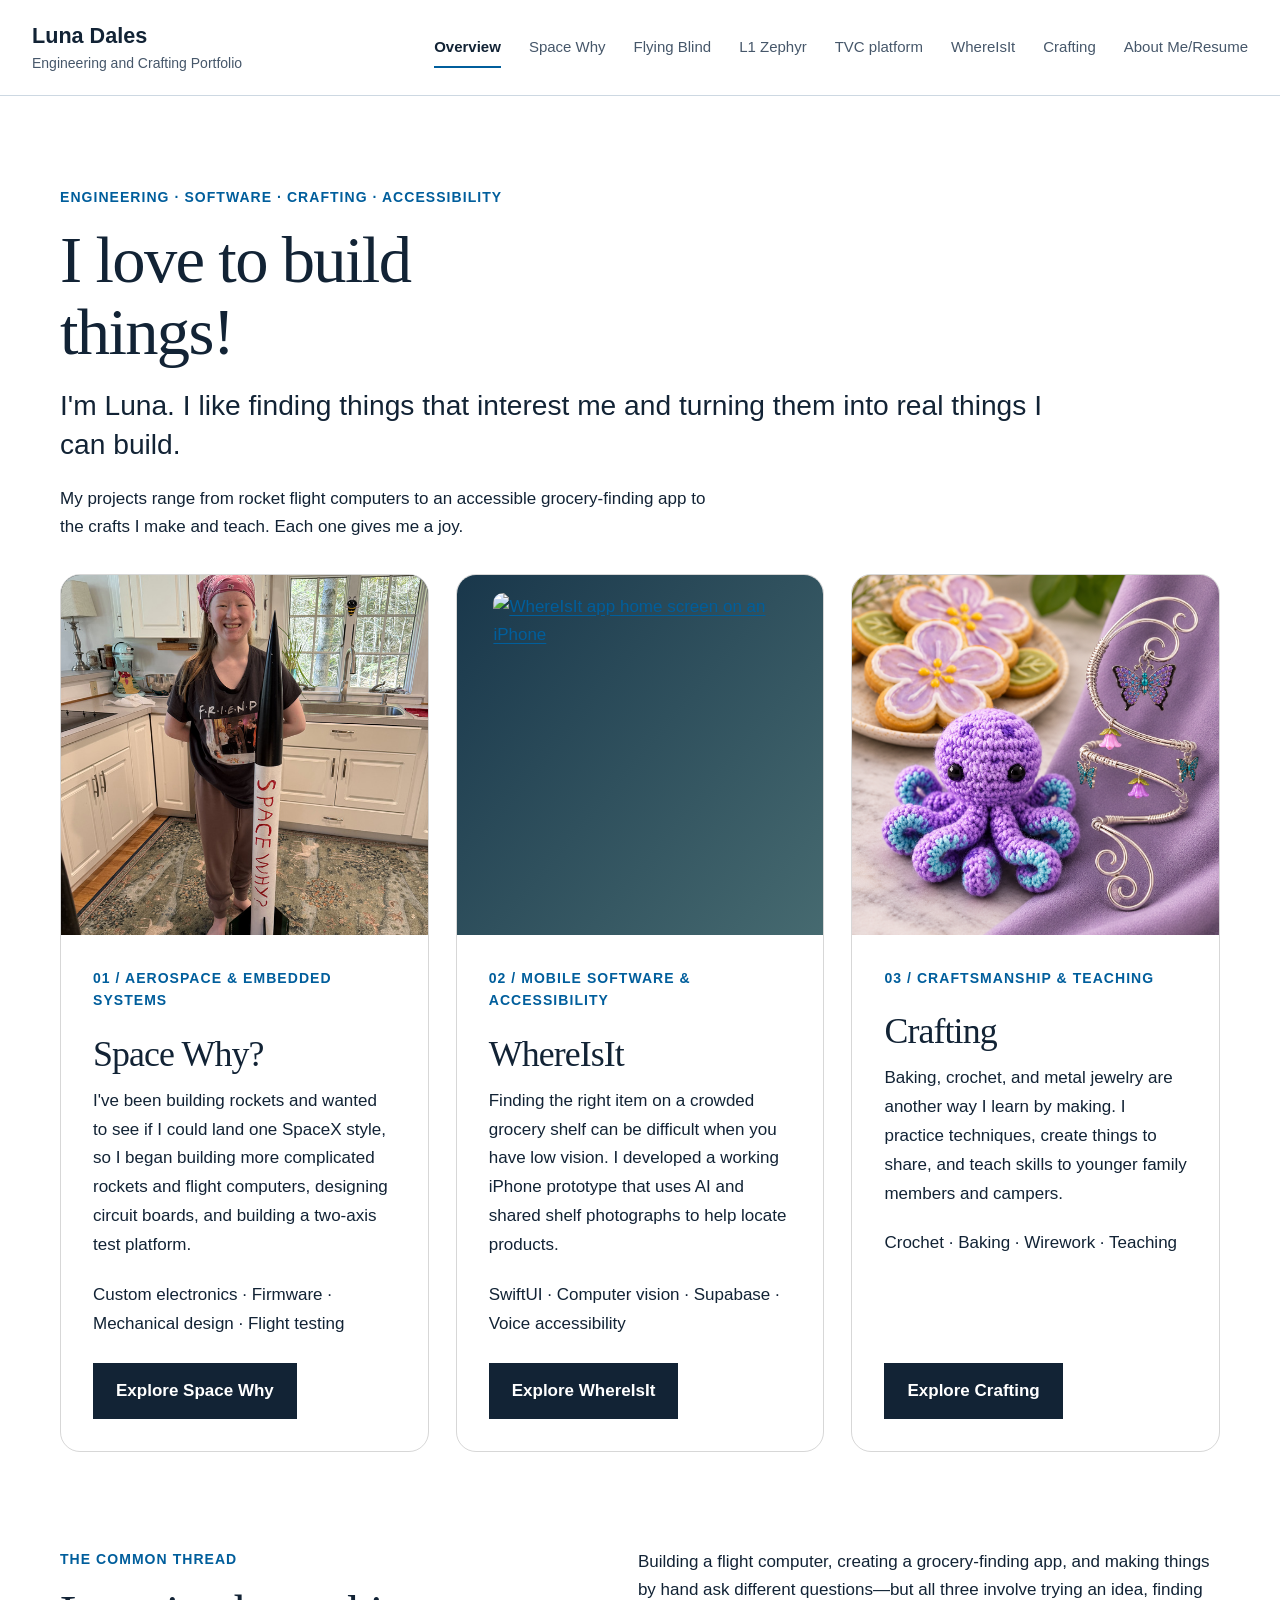
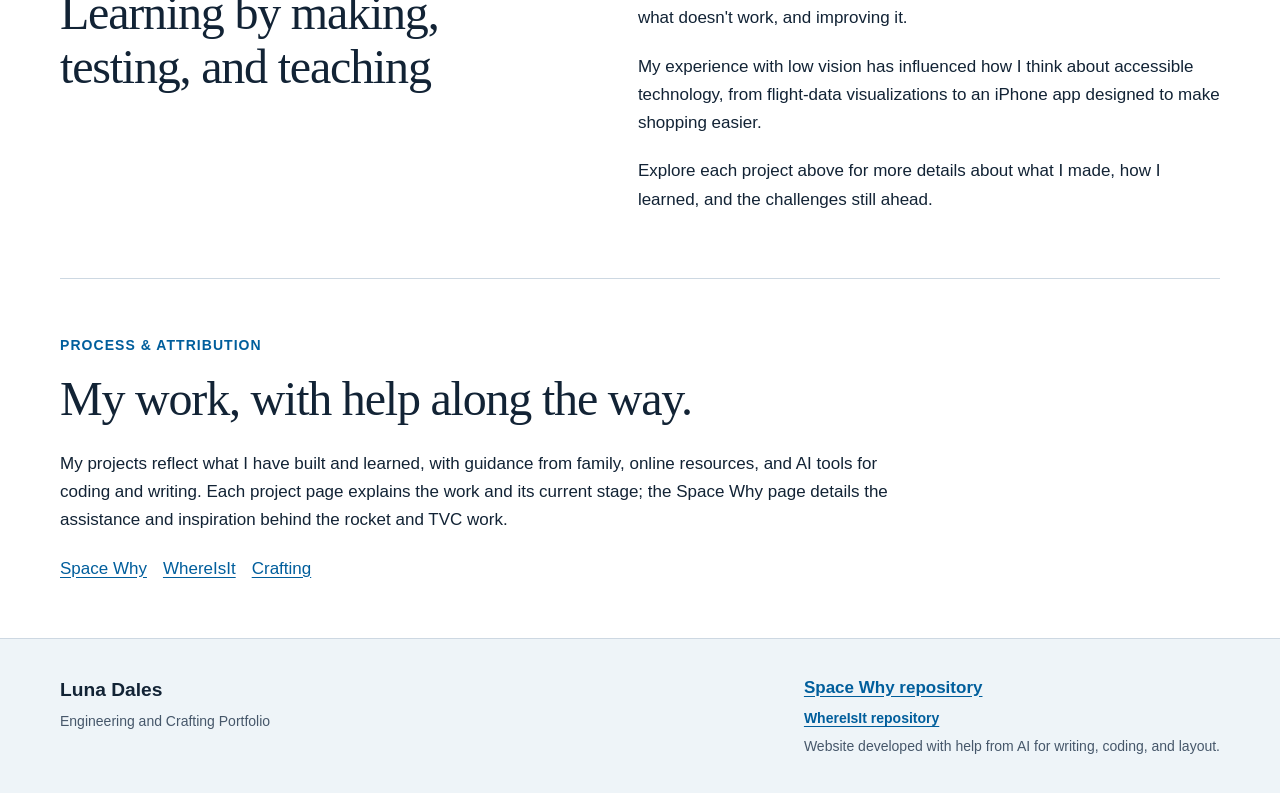
==== docs/index.html @ 3fa82531 "Revise portfolio title and project details Updated portfolio introduction and project descriptions." ====
<!doctype html>
<html lang="en">
<head>
<!-- Google Analytics -->
<script async="" src="https://www.googletagmanager.com/gtag/js?id=G-DYVTEDY464"></script>
<script>
    window.dataLayer = window.dataLayer || [];
    function gtag(){dataLayer.push(arguments);}
    gtag('js', new Date());
    gtag('config', 'G-DYVTEDY464');
  </script>
<meta charset="utf-8"/>
<meta content="width=device-width,initial-scale=1" name="viewport"/>
<title>Luna Dales | Engineering &amp; Crafting Portfolio</title>
<meta content="Luna Dales' engineering portfolio: Space Why rocketry and custom flight computers, WhereIsIt accessible iPhone app, and hands-on crafting projects." name="description"/>
<link href="style.css" rel="stylesheet"/>
<link href="favicon.svg" rel="icon" type="image/svg+xml"/>
<style>
    /* Homepage-specific layout; shared site typography and navigation come from style.css. */
    .portfolio-intro { padding-block: clamp(3rem, 7vw, 6rem) 2rem; }
    .portfolio-intro .eyebrow { margin-bottom: 1rem; }
    .portfolio-intro h1 { max-width: 16ch; font-size: clamp(2.4rem, 5.2vw, 5rem); line-height: 1.08; margin: 0 0 1.1rem; }
    .portfolio-intro .intro { max-width: 66ch; }
    .featured-projects { display: grid; grid-template-columns: repeat(3,minmax(0,1fr)); gap: clamp(1rem,2.2vw,1.7rem); margin-top: 2rem; }
    .feature-card { border: 1px solid #8885; border-radius: 20px; overflow: hidden; display: flex; flex-direction: column; min-width: 0; background: var(--surface, transparent); }
    .feature-media { display: block; position: relative; background: #20272a; height: clamp(230px,30vw,360px); overflow: hidden; }
    .feature-media > img { display: block; width: 100%; height: 100%; object-fit: cover; }
    .feature-media.rocket > img { object-position: center 32%; }
    .feature-media.craft > img { object-position: center center; }
    .feature-media.app { display: flex; justify-content: center; align-items: center; background: linear-gradient(130deg,#19374b,#466a70); }
    .feature-media.app img { width: auto; max-width: 80%; height: 90%; object-fit: contain; border-radius: 10px; }
    .feature-copy { padding: clamp(1.25rem,3vw,2rem); flex: 1; display: flex; flex-direction: column; align-items: start; }
    .feature-copy h2 { margin: .4rem 0 .8rem; font-size: clamp(1.6rem,2.8vw,2.3rem); }
    .feature-copy p { line-height: 1.7; }
    .feature-copy .button { margin-top: auto; }
    .feature-copy .feature-details { margin: 0 0 1.5rem; }
    .portfolio-subheading { margin: 0; }
    .portfolio-project-note { max-width: 70ch; }
    .portfolio-link-row { display: flex; gap: 1rem; flex-wrap: wrap; margin-top: 1rem; }
    .portfolio-link-row a { text-underline-offset: .2em; }
    @media (max-width: 780px) {
      .featured-projects { grid-template-columns: 1fr; }
      .feature-media { height: 300px; }
      .portfolio-intro { padding-top: 2.5rem; }
    }
    @media (min-width: 781px) and (max-width: 1100px) { .featured-projects { grid-template-columns: repeat(2,minmax(0,1fr)); } .featured-projects .feature-card:last-child { grid-column: 1 / -1; } }
    @media (prefers-reduced-motion: no-preference) {
      .feature-card { transition: transform .16s ease, box-shadow .16s ease; }
      .feature-card:hover { transform: translateY(-3px); box-shadow: 0 8px 25px #0002; }
    }
  </style>
</head>
<body>
<a class="skip" href="#main">Skip to content</a>
<header class="site-header"><div class="header-inner">
<a class="brand" href="index.html">Luna Dales<span>Engineering and Crafting Portfolio</span></a>
<nav aria-label="Main navigation">
<a aria-current="page" href="index.html">Overview</a><a href="space-why.html">Space Why</a>
<a href="flying-blind.html">Flying Blind</a>
<a href="zephyr.html">L1 Zephyr</a>
<a href="tvc.html">TVC platform</a>
<a href="whereisit.html">WhereIsIt</a>
<a href="crafting.html">Crafting</a>
<a href="about.html">About Me/Resume</a>
</nav>
</div></header>
<main id="main">
<section aria-labelledby="portfolio-title" class="wrap portfolio-intro">
<p class="eyebrow">Engineering · Software · Crafting · Accessibility</p>
<h1 id="portfolio-title">I love to build things!</h1>
<p class="intro">I'm Luna. I like finding things that interest me and turning them into real things I can build.</p>
<p class="portfolio-project-note">My projects range from rocket flight computers to an accessible grocery-finding app to the crafts I make and teach. Each one gives me a joy.</p>
<div aria-label="Featured projects" class="featured-projects">
<article class="feature-card">
<a aria-label="Explore Space Why" class="feature-media rocket" href="space-why.html">
<img alt="Luna beside her assembled Zephyr rocket" height="1200" src="assets/zephyr-finished.jpg" width="900"/>
</a>
<div class="feature-copy">
<span class="eyebrow">01 / Aerospace &amp; embedded systems</span>
<h2>Space Why?</h2>
<p>I've been building rockets and wanted to see if I could land one SpaceX style, so I began building more complicated rockets and flight computers, designing circuit boards, and building a two-axis test platform.</p>
<p class="feature-details">Custom electronics · Firmware · Mechanical design · Flight testing</p>
<a class="button" href="space-why.html">Explore Space Why</a>
</div>
</article>
<article class="feature-card">
<a aria-label="Explore WhereIsIt" class="feature-media app" href="whereisit.html">
<img alt="WhereIsIt app home screen on an iPhone" loading="lazy" src="https://raw.githubusercontent.com/luna-dales/where-is-it/main/docs/screenshots/app-home.png"/>
</a>
<div class="feature-copy">
<span class="eyebrow">02 / Mobile software &amp; accessibility</span>
<h2>WhereIsIt</h2>
<p>Finding the right item on a crowded grocery shelf can be difficult when you have low vision. I developed a working iPhone prototype that uses AI and shared shelf photographs to help locate products.</p>
<p class="feature-details">SwiftUI · Computer vision · Supabase · Voice accessibility</p>
<a class="button" href="whereisit.html">Explore WhereIsIt</a>
</div>
</article>
<article class="feature-card">
<a aria-label="Explore Luna's crafting work" class="feature-media craft" href="crafting.html">
<img alt="Illustrative arrangement of glazed flower cookies, a purple crocheted octopus, and silver butterfly wire jewelry inspired by Luna’s projects" height="1536" loading="lazy" src="assets/crafting-feature.png" width="1147"/>
</a>
<div class="feature-copy">
<span class="eyebrow">03 / Craftsmanship &amp; teaching</span>
<h2>Crafting</h2>
<p>Baking, crochet, and metal jewelry are another way I learn by making. I practice techniques, create things to share, and teach skills to younger family members and campers.</p>
<p class="feature-details">Crochet · Baking · Wirework · Teaching</p>
<a class="button" href="crafting.html">Explore Crafting</a>
</div>
</article>
</div>
</section>






<section class="wrap section split"><div><p class="eyebrow">The common thread</p><h2>Learning by making, testing, and teaching</h2></div>
<div class="prose"><p>Building a flight computer, creating a grocery-finding app, and making things by hand ask different questions—but all three involve trying an idea, finding what doesn't work, and improving it.</p>
<p>My experience with low vision has influenced how I think about accessible technology, from flight-data visualizations to an iPhone app designed to make shopping easier.</p>
<p>Explore each project above for more details about what I made, how I learned, and the challenges still ahead.</p></div></section><section class="wrap next"><p class="eyebrow">Process &amp; attribution</p><h2>My work, with help along the way.</h2>
<p>My projects reflect what I have built and learned, with guidance from family, online resources, and AI tools for coding and writing. Each project page explains the work and its current stage; the Space Why page details the assistance and inspiration behind the rocket and TVC work.</p>
<div class="portfolio-link-row"><a href="space-why.html">Space Why</a><a href="whereisit.html">WhereIsIt</a><a href="crafting.html">Crafting</a></div></section></main>
<footer><div><strong>Luna Dales</strong><p>Engineering and Crafting Portfolio</p></div><div><a href="https://github.com/luna-dales/space-why">Space Why repository</a><p><a href="https://github.com/luna-dales/where-is-it">WhereIsIt repository</a></p><p>Website developed with help from AI for writing, coding, and layout.</p></div></footer>
</body>
</html>
---- docs/style.css ----
:root{--ink:#122335;--muted:#46576a;--blue:#005e9c;--line:#cdd8e2;--paper:#fff;--pale:#eef4f8;--dark:#122335;color-scheme:light}*{box-sizing:border-box}html{scroll-behavior:smooth;scroll-padding-top:1rem}body{margin:0;background:var(--paper);color:var(--ink);font-family:-apple-system,BlinkMacSystemFont,"Segoe UI",sans-serif;font-size:1.0625rem;line-height:1.65}a{color:var(--blue);text-underline-offset:.2em}a:hover{text-decoration-thickness:2px}a:focus-visible,button:focus-visible{outline:3px solid #df7900;outline-offset:5px}img{display:block;max-width:100%;height:auto}h1,h2,h3,p{margin-top:0}h1,h2,h3{line-height:1.12;letter-spacing:-.025em}h1,h2{font-family:Georgia,"Times New Roman",serif;font-weight:400}h1{font-size:clamp(3rem,7vw,6.3rem);margin-bottom:1.3rem}h2{font-size:clamp(2rem,3.8vw,3rem);margin-bottom:1.5rem}h3{font-size:1.45rem;margin-bottom:1rem}p{margin-bottom:1.3rem}.wrap{width:min(1160px,calc(100% - 64px));margin-inline:auto}.skip{position:absolute;top:-80px;left:16px;padding:12px;background:#fff;z-index:100}.skip:focus{top:12px}.site-header{border-bottom:1px solid var(--line)}.header-inner{width:min(1280px,calc(100% - 64px));margin:auto;display:flex;align-items:center;justify-content:space-between;gap:2rem;padding:23px 0}.brand{font-size:1.35rem;font-weight:750;text-decoration:none;color:var(--ink);line-height:1.25}.brand span{display:block;font-size:.875rem;font-weight:400;color:var(--muted);margin-top:5px}nav{display:flex;gap:1.75rem;align-items:center;flex-wrap:wrap}nav a{font-size:.9375rem;color:var(--muted);text-decoration:none;padding:6px 0}nav a[aria-current]{color:var(--ink);box-shadow:0 2px 0 var(--blue);font-weight:650}.eyebrow{display:block;font-size:.875rem;line-height:1.6;font-weight:650;letter-spacing:.075em;text-transform:uppercase;color:var(--blue);margin-bottom:1rem}.hero{display:grid;grid-template-columns:1.1fr .9fr;gap:6%;align-items:center;padding-block:55px}.hero-copy{padding-block:1rem}.intro{font-size:clamp(1.3rem,2.2vw,1.8rem);line-height:1.4;max-width:760px}.hero-copy>p:not(.eyebrow){max-width:590px}.button{display:inline-block;padding:13px 22px;background:var(--ink);color:#fff;text-decoration:none;border:1px solid var(--ink);font-weight:650;margin-top:9px}.button:hover{background:var(--blue)}figure{margin:0}figure img{width:100%;height:500px;object-fit:cover;background:var(--pale)}figcaption{font-size:.875rem;line-height:1.5;color:var(--muted);margin-top:11px}.hero-image img{height:510px;object-position:center 45%}.band{background:var(--pale);border-block:1px solid var(--line)}.status-grid{display:grid;grid-template-columns:repeat(3,1fr);gap:3rem;padding-block:28px}.status-grid .eyebrow{font-size:.8125rem;margin-bottom:5px}.status-grid strong{font-size:1.1rem;display:block}.status-grid p{margin:4px 0 0;font-size:.875rem;color:var(--muted)}.section{padding-block:64px;border-bottom:1px solid var(--line)}.section-heading{max-width:760px;margin-bottom:35px}.project-grid{display:grid;grid-template-columns:repeat(3,1fr);gap:28px}.project{color:var(--ink);text-decoration:none;display:block}.project img{width:100%;height:270px;object-fit:cover}.project>div{padding-top:24px}.project .eyebrow{font-size:.8125rem}.project p{color:var(--muted);font-size:1rem}.text-link{font-weight:650;text-decoration:underline;text-underline-offset:.25em}.project:hover h3{text-decoration:underline}.split{display:grid;grid-template-columns:1fr 1.2fr;gap:8%;align-items:start}.prose{max-width:760px}.prose p:last-child{margin-bottom:0}.dark-section{background:var(--dark);color:#fff;padding-block:64px}.dark-section .eyebrow{color:#aee3ff}.dark-section p{color:#e0ebf3}.small{font-size:.9375rem}.next{padding-block:55px;max-width:1160px}.next p{max-width:830px}.next h2{max-width:900px}.next>a{font-weight:650}.case-heading{padding-block:65px 40px;border-bottom:1px solid var(--line)}.case-heading h1{font-size:clamp(2.8rem,6vw,5rem)}.case-heading .intro{max-width:850px}.status{border-left:3px solid var(--blue);padding-left:16px;color:var(--muted);font-size:1rem;max-width:950px;margin:25px 0 0}.versions{display:grid;grid-template-columns:repeat(4,1fr);gap:25px;margin-top:32px}.versions article{border-top:3px solid var(--blue);padding-top:18px}.version{display:block;font-size:1.2rem;font-weight:750;color:var(--blue);margin-bottom:12px}.versions p{font-size:1rem}.versions .small{font-size:.875rem;color:var(--muted)}.photo-pair{display:grid;grid-template-columns:repeat(2,1fr);gap:30px;margin-block:30px}.photo-pair img{height:430px;object-fit:contain;background:var(--pale)}.lesson{background:var(--pale);border-left:4px solid var(--blue);padding:35px 40px}.lesson p{max-width:850px}.lesson h2{max-width:850px}.lesson p:last-child{margin-bottom:0}.prediction{background:var(--ink);color:#fff;padding:30px}.prediction>.eyebrow{color:#aee3ff}.prediction>strong{display:block;font-size:3.8rem;line-height:1.2;font-weight:500;letter-spacing:-.04em}.prediction>strong span{font-size:1.5rem}.prediction dl{margin-bottom:0;font-size:.9375rem}.prediction dl>div{display:flex;gap:15px;justify-content:space-between;border-top:1px solid #526373;padding-top:9px;margin-top:9px}.prediction dd{margin:0;white-space:nowrap}.evidence-links{display:flex;flex-wrap:wrap;gap:15px 30px;margin-top:30px}.evidence-links a{font-weight:600}.process-grid{display:grid;grid-template-columns:repeat(3,1fr);gap:24px;margin-top:32px}.process-grid img{height:340px;object-fit:contain}.process-grid figcaption{color:var(--ink)}footer{background:var(--pale);border-top:1px solid var(--line);padding:35px max(32px,calc((100% - 1160px)/2));display:flex;gap:35px;justify-content:space-between}footer strong{font-size:1.2rem}footer p{font-size:.875rem;color:var(--muted);margin:5px 0 0}footer a{font-weight:650}@media(max-width:900px){.header-inner{align-items:flex-start;flex-direction:column;gap:15px}nav{gap:24px}.hero{gap:30px}.hero-image img{height:450px}.status-grid{gap:22px}.versions{grid-template-columns:repeat(2,1fr)}.project-grid{gap:20px}.project img{height:230px}.split{gap:5%}.process-grid img{height:270px}}@media(max-width:620px){.wrap,.header-inner{width:calc(100% - 36px)}body{font-size:1rem}nav{gap:12px 23px}nav a{font-size:.875rem}.hero,.split{grid-template-columns:1fr}.hero{padding-block:32px;gap:25px}.hero-image img{height:440px;object-fit:contain;background:var(--pale)}.hero-copy{padding:0}.hero h1{font-size:4rem}.status-grid{grid-template-columns:1fr;gap:20px;padding-block:25px}.project-grid{grid-template-columns:1fr;gap:38px}.project img{height:350px;object-fit:contain;background:var(--pale)}.section{padding-block:42px}.split{gap:25px}.split figure img{height:420px;object-fit:contain}.versions{gap:20px}.versions h3{font-size:1.25rem}.photo-pair{grid-template-columns:1fr;gap:25px}.photo-pair img{height:400px}.process-grid{grid-template-columns:1fr}.process-grid img{height:410px}.lesson{padding:25px 22px}.case-heading{padding-block:40px 30px}.case-heading h1{font-size:3rem}.dark-section{padding-block:42px}.next{padding-block:40px}footer{padding:28px 18px;flex-direction:column;gap:22px}.prediction dl>div{flex-wrap:wrap}}@media(prefers-reduced-motion:reduce){html{scroll-behavior:auto}}@media print{nav,.button{display:none}.wrap{width:100%}.section{padding-block:25px}a{color:var(--ink)}.hero-image img{height:300px}footer{padding:20px}}

.design-image img{height:auto;object-fit:contain;background:#fff}.design-subheading{margin-top:48px}.design-pair img{height:auto;background:#fff}.schematic-preview{max-width:420px}.schematic-preview img{width:256px;height:256px;background:#fff}

.design-image{margin-block:28px}.design-image a{display:block}.design-image img{width:100%;height:auto;object-fit:contain}


/* Flying Blind V2 capability cards and accessible numeric evidence. */
.v2-capability-grid{display:grid;grid-template-columns:repeat(3,minmax(0,1fr));gap:28px;margin-top:32px}
.v2-capability-grid article{border-top:3px solid var(--blue);padding-top:22px}
.v2-capability-grid p{font-size:1rem}
.v2-results-figure{max-width:1000px;margin-inline:auto}
.v2-table-scroll{overflow-x:auto;margin-block:26px;border:1px solid var(--line)}
.v2-table-scroll:focus-visible{outline:3px solid #df7900;outline-offset:4px}
.v2-results-table{width:100%;border-collapse:collapse;text-align:left;font-size:1rem}
.v2-results-table caption{text-align:left;padding:18px;font-weight:600;background:var(--pale)}
.v2-results-table th,.v2-results-table td{padding:14px 18px;border-top:1px solid var(--line)}
.v2-results-table thead th{background:var(--pale)}
.v2-results-table td{font-variant-numeric:tabular-nums}
@media(max-width:900px){.v2-capability-grid{grid-template-columns:1fr;gap:24px}}
@media(max-width:620px){.v2-results-table th,.v2-results-table td{padding:12px}.v2-results-table{font-size:.9375rem}}


/* Crafting keeps the portfolio layout, with uncropped photos and readable videos. */
.craft-jump{margin-bottom:8px}
.craft-opening{padding-block:28px 42px}
.craft-opening .process-grid{margin-top:0}
.craft-gallery{margin-bottom:32px}
.craft-gallery img{height:340px;object-fit:contain;background:var(--pale)}
.craft-chapter{margin-top:48px}
.craft-chapter>p{max-width:760px}
.craft-more{border-top:1px solid var(--line);padding-top:22px;margin-top:32px}
.craft-more summary{cursor:pointer;font-weight:650;color:var(--blue);padding:8px 0}
.craft-more summary:focus-visible{outline:3px solid #df7900;outline-offset:5px}
.craft-video-grid{display:grid;grid-template-columns:repeat(2,minmax(0,1fr));gap:32px;align-items:start}
.craft-video{max-width:520px;margin-block:32px}
.craft-video video{display:block;width:100%;height:auto;max-height:560px;background:var(--ink)}
#crafting figure img{height:400px;object-fit:contain}
@media(max-width:620px){.craft-video-grid{grid-template-columns:1fr;gap:8px}.craft-gallery img{height:360px}.craft-chapter{margin-top:36px}}

/* WhereIsIt project showcase */

.whereisit-layout {
  display: grid;
  grid-template-columns: minmax(0, 1fr) minmax(0, 1fr);
  gap: 3rem;
  align-items: start;
}

.whereisit-description {
  min-width: 0;
}

.whereisit-description h3 {
  font-size: 1.8rem;
  margin-bottom: 1rem;
}

.whereisit-description p {
  line-height: 1.7;
  margin-bottom: 1.25rem;
}

.whereisit-screenshots {
  display: grid;
  grid-template-columns: repeat(2, minmax(0, 1fr));
  gap: 1rem;
}

.whereisit-screenshots figure {
  margin: 0;
  min-width: 0;
  text-align: center;
}

.whereisit-screenshots img {
  display: block;
  width: 100%;
  height: auto;
  max-height: 340px;
  object-fit: contain;
  border-radius: 12px;
  border: 1px solid #ccc;
  background: #fff;
}

.whereisit-screenshots figcaption {
  font-size: 0.85rem;
  margin-top: 0.5rem;
  color: inherit;
}

@media (max-width: 800px) {
  .whereisit-layout {
    grid-template-columns: 1fr;
    gap: 2rem;
  }

  .whereisit-screenshots {
    max-width: 560px;
    margin-inline: auto;
  }
}
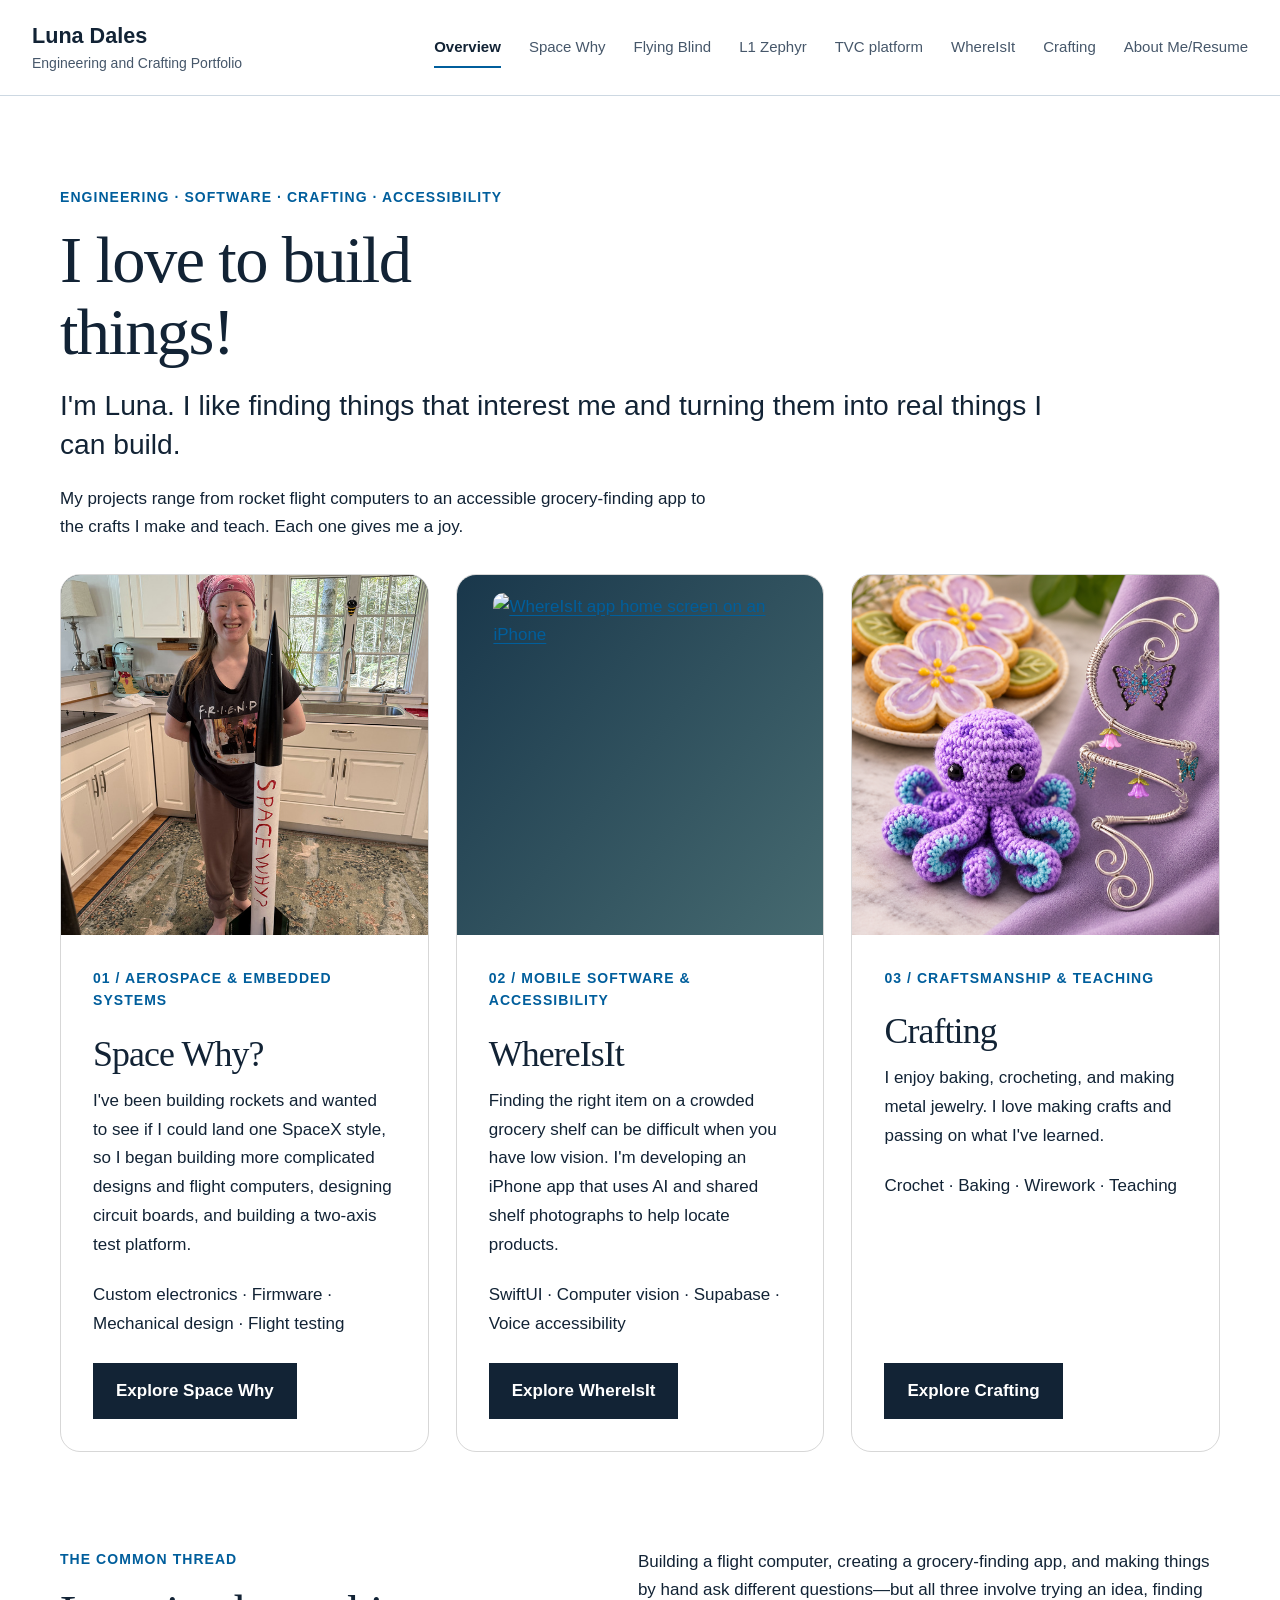
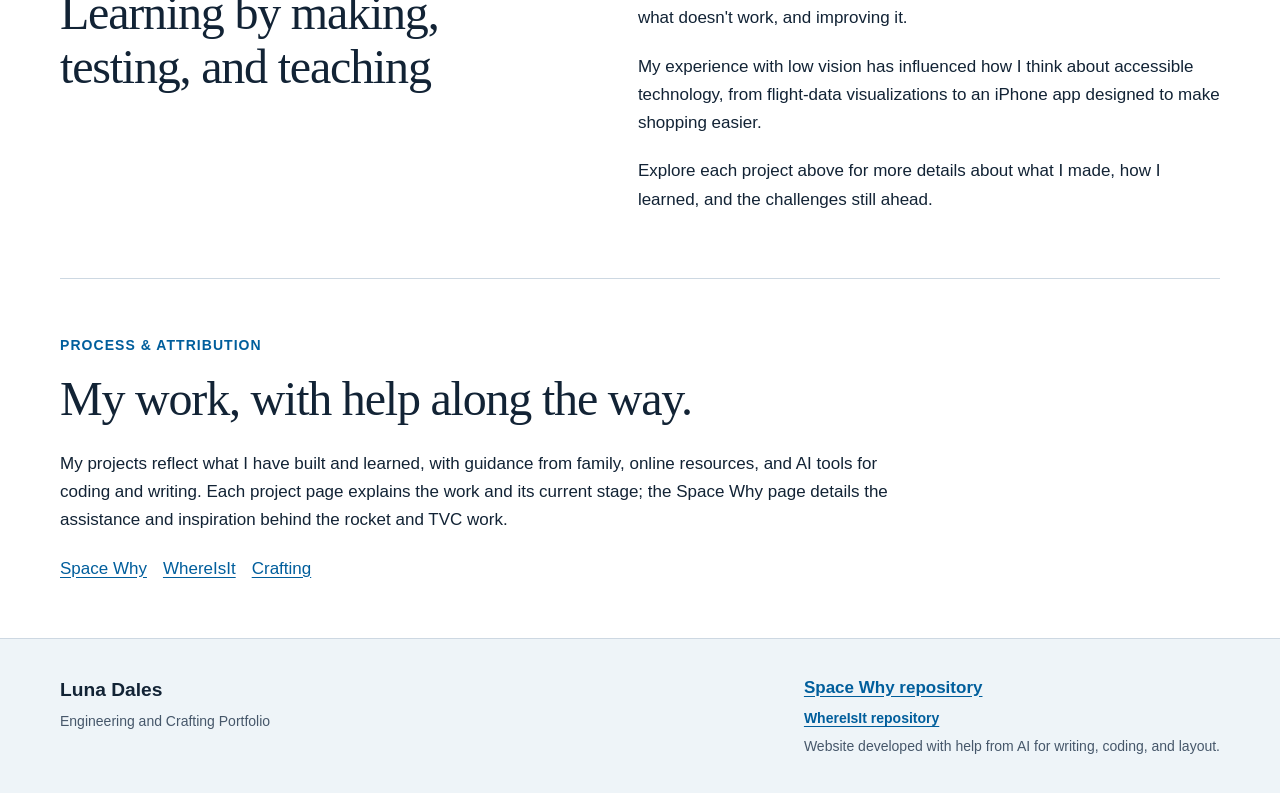
==== commit a88c430f: "Update index.html" ====
--- a/docs/index.html
+++ b/docs/index.html
@@ -78,7 +78,7 @@
 <div class="feature-copy">
 <span class="eyebrow">01 / Aerospace &amp; embedded systems</span>
 <h2>Space Why?</h2>
-<p>I've been building rockets and wanted to see if I could land one SpaceX style, so I began building more complicated rockets and flight computers, designing circuit boards, and building a two-axis test platform.</p>
+<p>I've been building rockets and wanted to see if I could land one SpaceX style, so I began building more complicated designs and flight computers, designing circuit boards, and building a two-axis test platform.</p>
 <p class="feature-details">Custom electronics · Firmware · Mechanical design · Flight testing</p>
 <a class="button" href="space-why.html">Explore Space Why</a>
 </div>
@@ -90,7 +90,7 @@
 <div class="feature-copy">
 <span class="eyebrow">02 / Mobile software &amp; accessibility</span>
 <h2>WhereIsIt</h2>
-<p>Finding the right item on a crowded grocery shelf can be difficult when you have low vision. I developed a working iPhone prototype that uses AI and shared shelf photographs to help locate products.</p>
+<p>Finding the right item on a crowded grocery shelf can be difficult when you have low vision. I'm developing an iPhone app that uses AI and shared shelf photographs to help locate products.</p>
 <p class="feature-details">SwiftUI · Computer vision · Supabase · Voice accessibility</p>
 <a class="button" href="whereisit.html">Explore WhereIsIt</a>
 </div>
@@ -102,7 +102,7 @@
 <div class="feature-copy">
 <span class="eyebrow">03 / Craftsmanship &amp; teaching</span>
 <h2>Crafting</h2>
-<p>Baking, crochet, and metal jewelry are another way I learn by making. I practice techniques, create things to share, and teach skills to younger family members and campers.</p>
+<p>I enjoy baking, crocheting, and making metal jewelry. I love making crafts and passing on what I've learned.</p>
 <p class="feature-details">Crochet · Baking · Wirework · Teaching</p>
 <a class="button" href="crafting.html">Explore Crafting</a>
 </div>
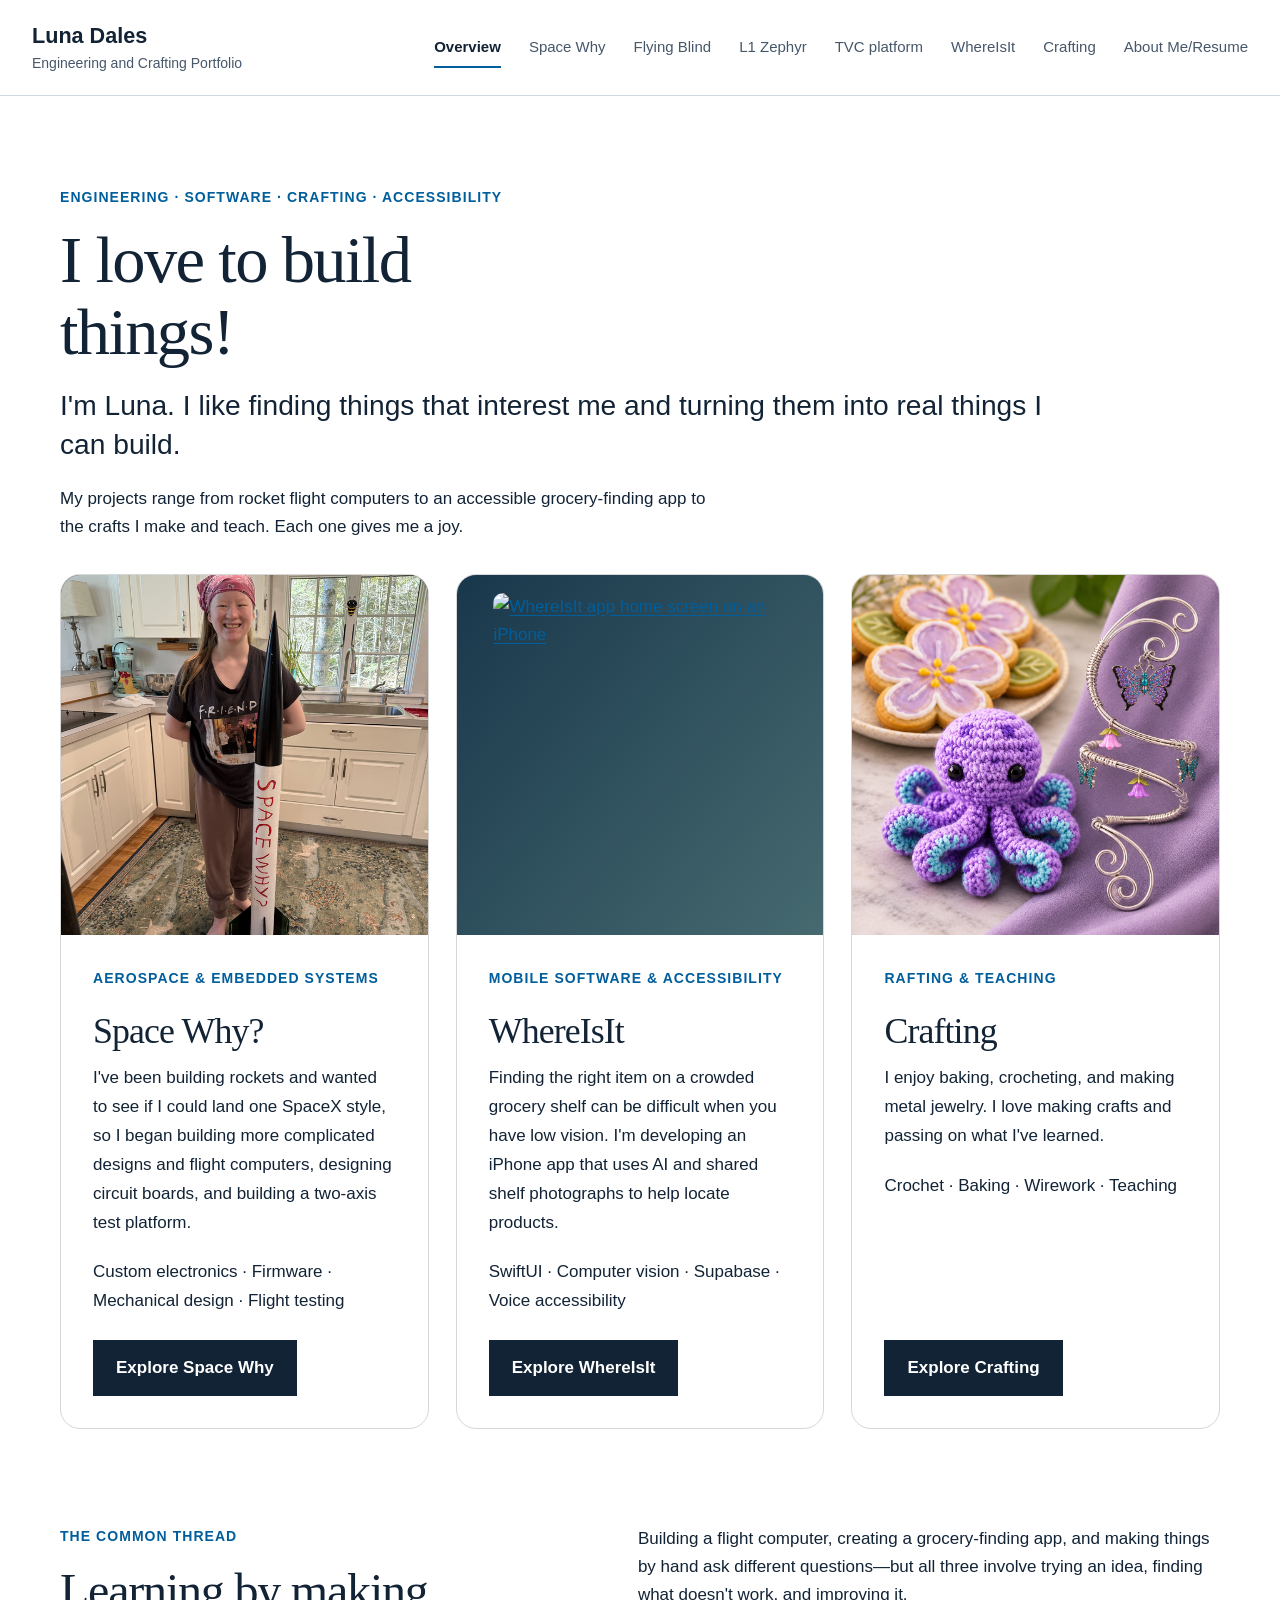
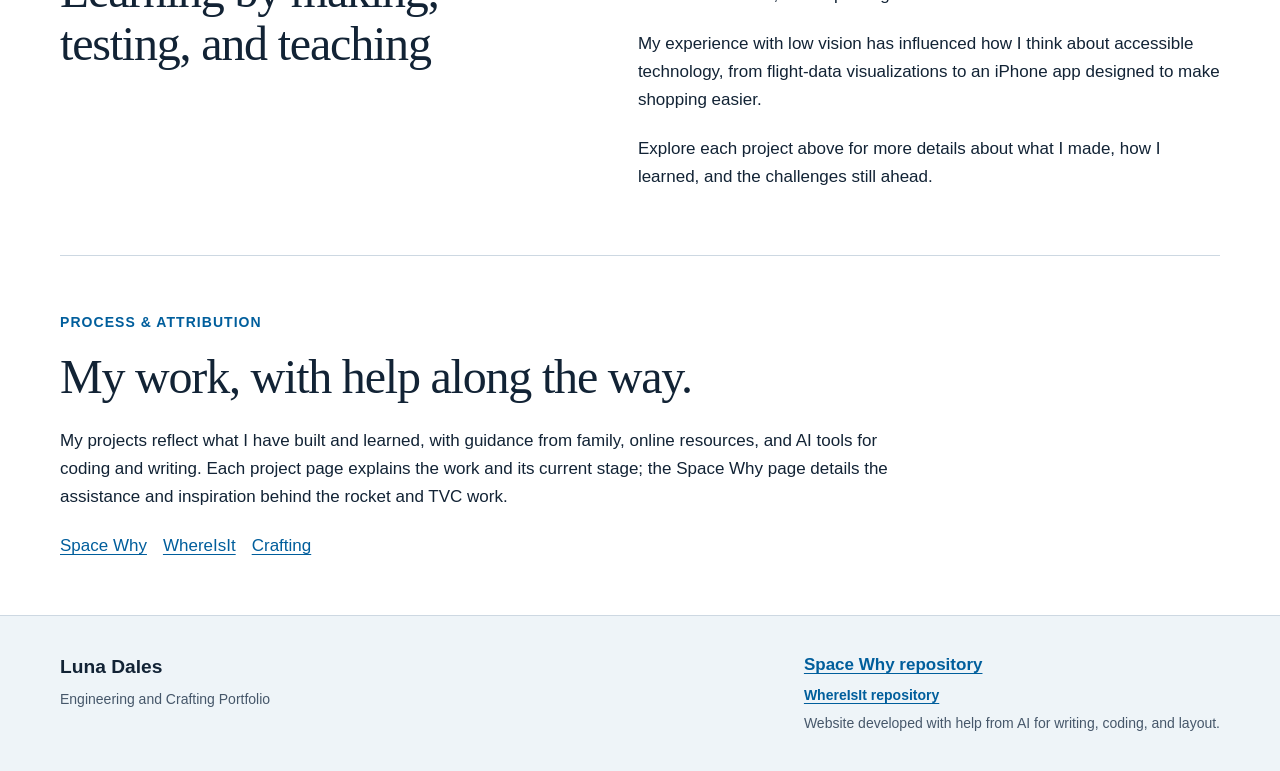
==== commit 7e798063: "Fix typos in feature sections of index.html" ====
--- a/docs/index.html
+++ b/docs/index.html
@@ -76,7 +76,7 @@
 <img alt="Luna beside her assembled Zephyr rocket" height="1200" src="assets/zephyr-finished.jpg" width="900"/>
 </a>
 <div class="feature-copy">
-<span class="eyebrow">01 / Aerospace &amp; embedded systems</span>
+<span class="eyebrow">Aerospace &amp; embedded systems</span>
 <h2>Space Why?</h2>
 <p>I've been building rockets and wanted to see if I could land one SpaceX style, so I began building more complicated designs and flight computers, designing circuit boards, and building a two-axis test platform.</p>
 <p class="feature-details">Custom electronics · Firmware · Mechanical design · Flight testing</p>
@@ -88,7 +88,7 @@
 <img alt="WhereIsIt app home screen on an iPhone" loading="lazy" src="https://raw.githubusercontent.com/luna-dales/where-is-it/main/docs/screenshots/app-home.png"/>
 </a>
 <div class="feature-copy">
-<span class="eyebrow">02 / Mobile software &amp; accessibility</span>
+<span class="eyebrow">Mobile software &amp; accessibility</span>
 <h2>WhereIsIt</h2>
 <p>Finding the right item on a crowded grocery shelf can be difficult when you have low vision. I'm developing an iPhone app that uses AI and shared shelf photographs to help locate products.</p>
 <p class="feature-details">SwiftUI · Computer vision · Supabase · Voice accessibility</p>
@@ -100,7 +100,7 @@
 <img alt="Illustrative arrangement of glazed flower cookies, a purple crocheted octopus, and silver butterfly wire jewelry inspired by Luna’s projects" height="1536" loading="lazy" src="assets/crafting-feature.png" width="1147"/>
 </a>
 <div class="feature-copy">
-<span class="eyebrow">03 / Craftsmanship &amp; teaching</span>
+<span class="eyebrow">rafting &amp; teaching</span>
 <h2>Crafting</h2>
 <p>I enjoy baking, crocheting, and making metal jewelry. I love making crafts and passing on what I've learned.</p>
 <p class="feature-details">Crochet · Baking · Wirework · Teaching</p>
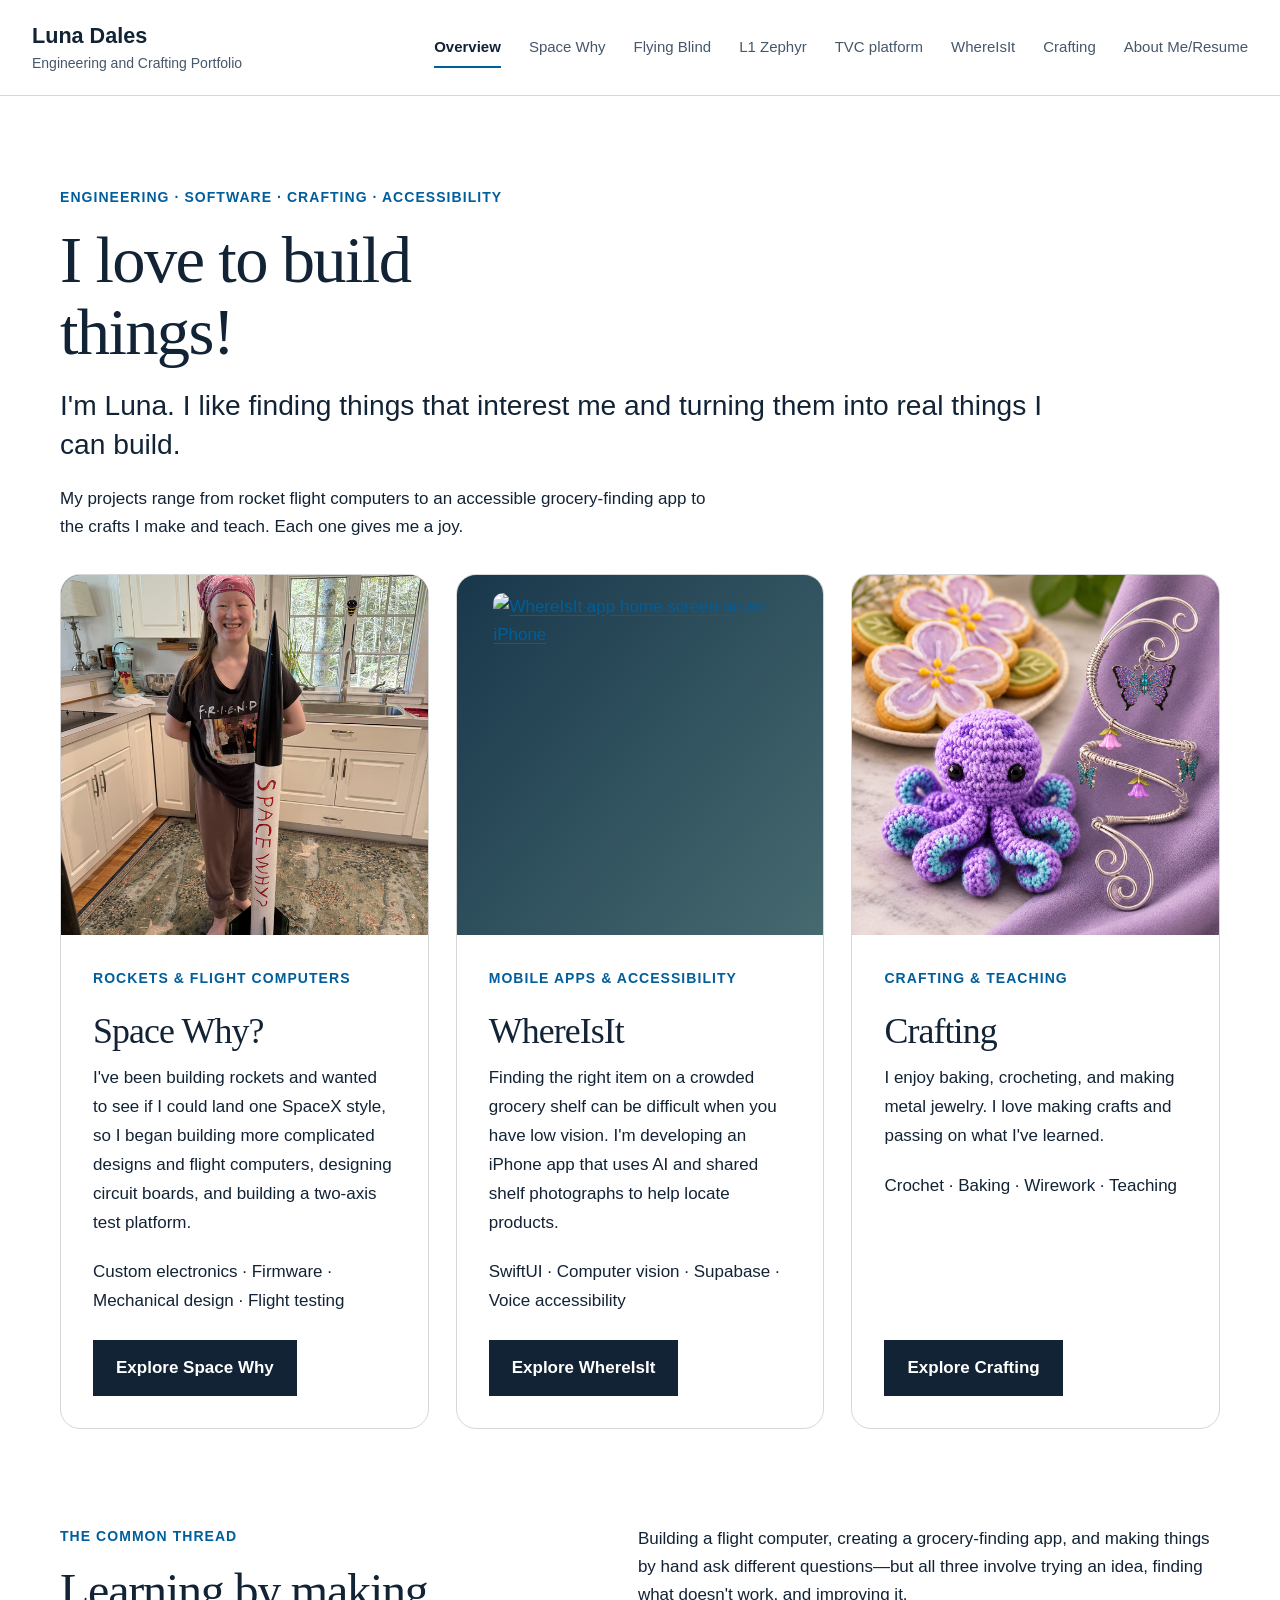
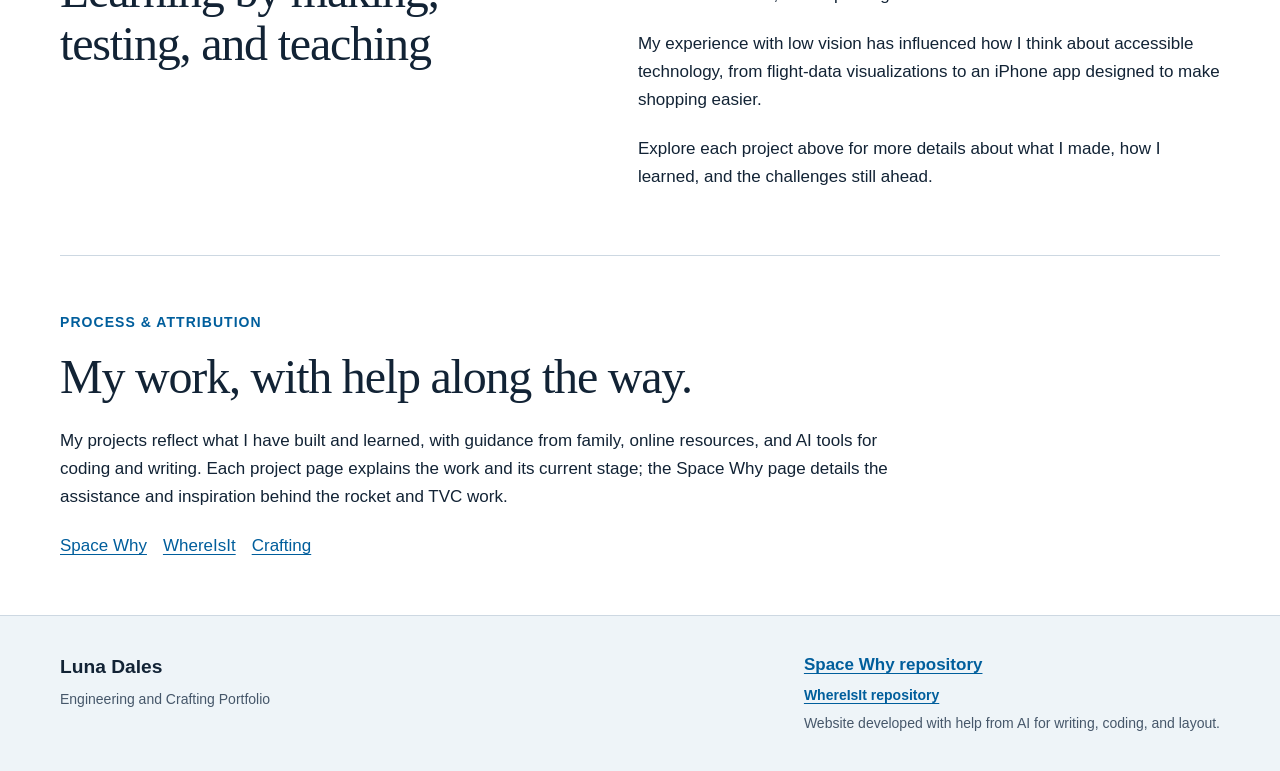
==== commit 425a3336: "Correct spelling of 'Crafting' in index.html" ====
--- a/docs/index.html
+++ b/docs/index.html
@@ -76,7 +76,7 @@
 <img alt="Luna beside her assembled Zephyr rocket" height="1200" src="assets/zephyr-finished.jpg" width="900"/>
 </a>
 <div class="feature-copy">
-<span class="eyebrow">Aerospace &amp; embedded systems</span>
+<span class="eyebrow">Rockets &amp; Flight Computers</span>
 <h2>Space Why?</h2>
 <p>I've been building rockets and wanted to see if I could land one SpaceX style, so I began building more complicated designs and flight computers, designing circuit boards, and building a two-axis test platform.</p>
 <p class="feature-details">Custom electronics · Firmware · Mechanical design · Flight testing</p>
@@ -88,7 +88,7 @@
 <img alt="WhereIsIt app home screen on an iPhone" loading="lazy" src="https://raw.githubusercontent.com/luna-dales/where-is-it/main/docs/screenshots/app-home.png"/>
 </a>
 <div class="feature-copy">
-<span class="eyebrow">Mobile software &amp; accessibility</span>
+<span class="eyebrow">Mobile Apps &amp; accessibility</span>
 <h2>WhereIsIt</h2>
 <p>Finding the right item on a crowded grocery shelf can be difficult when you have low vision. I'm developing an iPhone app that uses AI and shared shelf photographs to help locate products.</p>
 <p class="feature-details">SwiftUI · Computer vision · Supabase · Voice accessibility</p>
@@ -100,7 +100,7 @@
 <img alt="Illustrative arrangement of glazed flower cookies, a purple crocheted octopus, and silver butterfly wire jewelry inspired by Luna’s projects" height="1536" loading="lazy" src="assets/crafting-feature.png" width="1147"/>
 </a>
 <div class="feature-copy">
-<span class="eyebrow">rafting &amp; teaching</span>
+<span class="eyebrow">Crafting &amp; teaching</span>
 <h2>Crafting</h2>
 <p>I enjoy baking, crocheting, and making metal jewelry. I love making crafts and passing on what I've learned.</p>
 <p class="feature-details">Crochet · Baking · Wirework · Teaching</p>
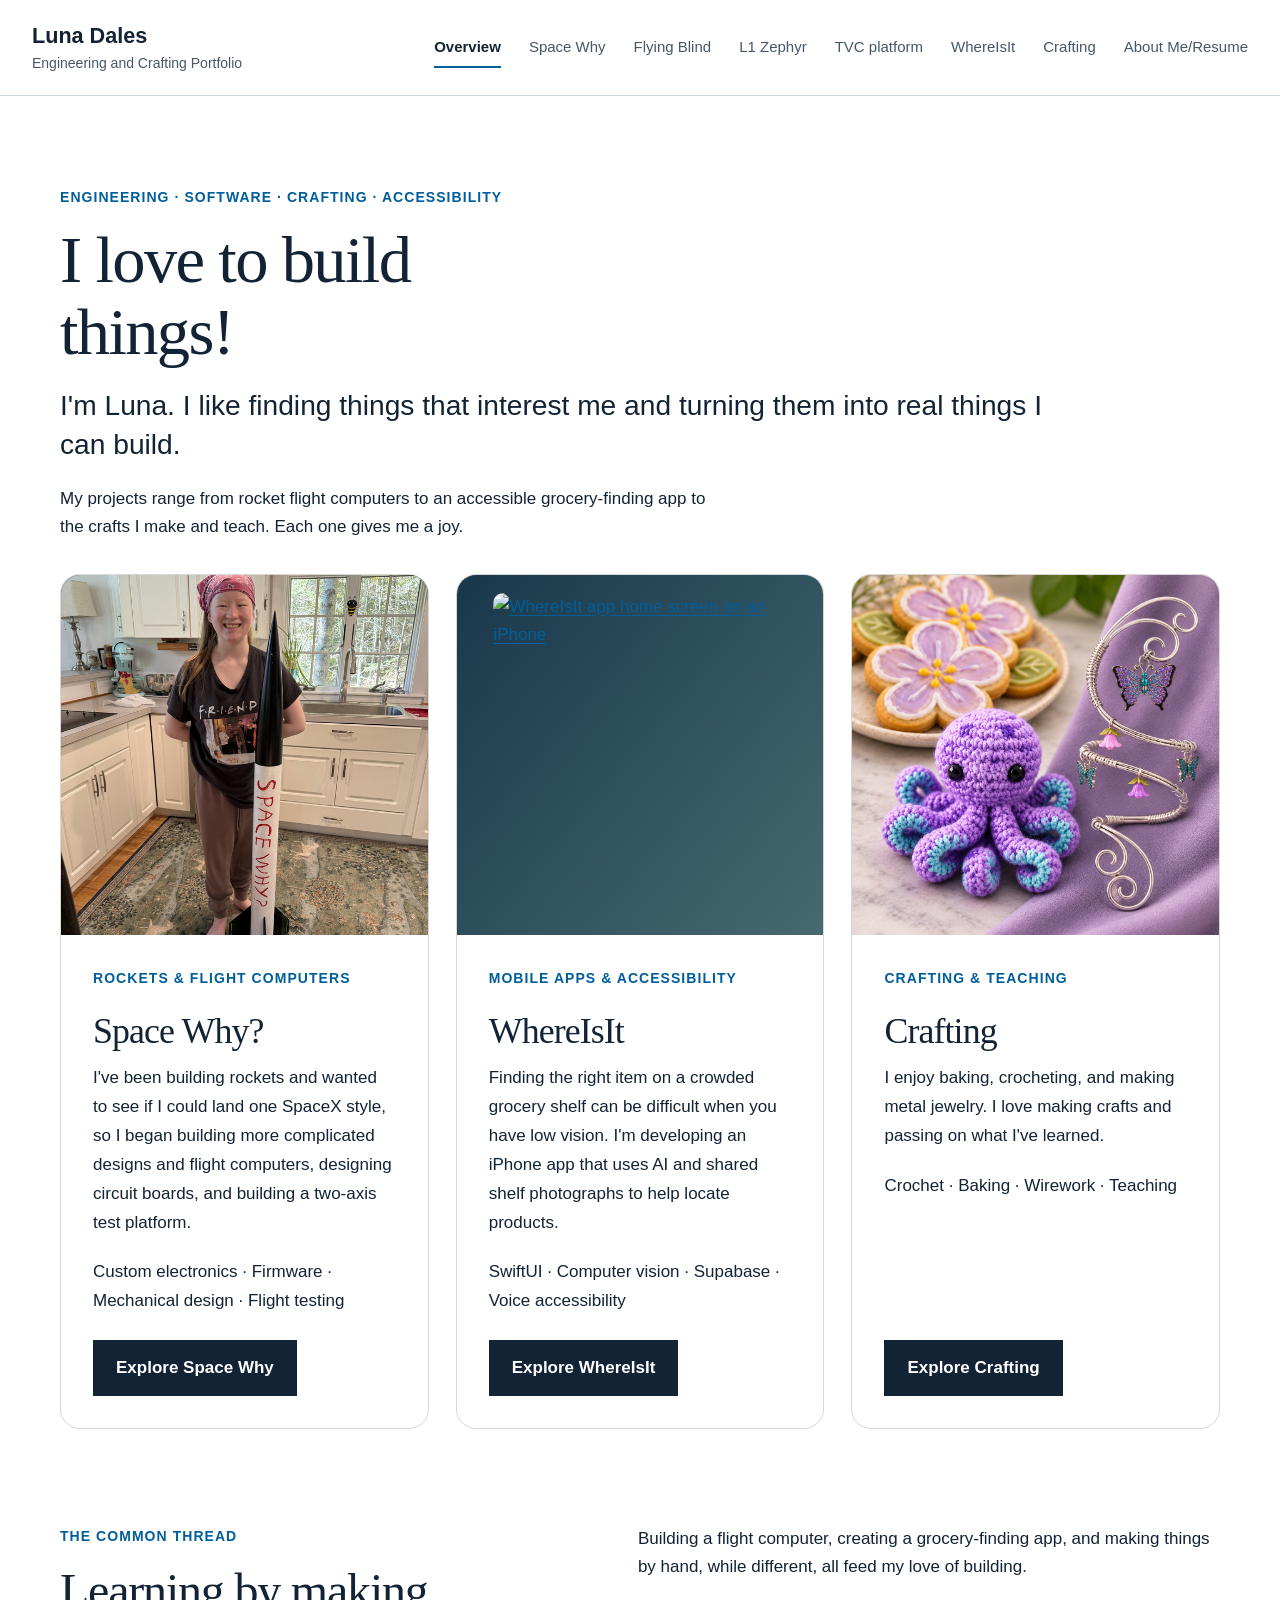
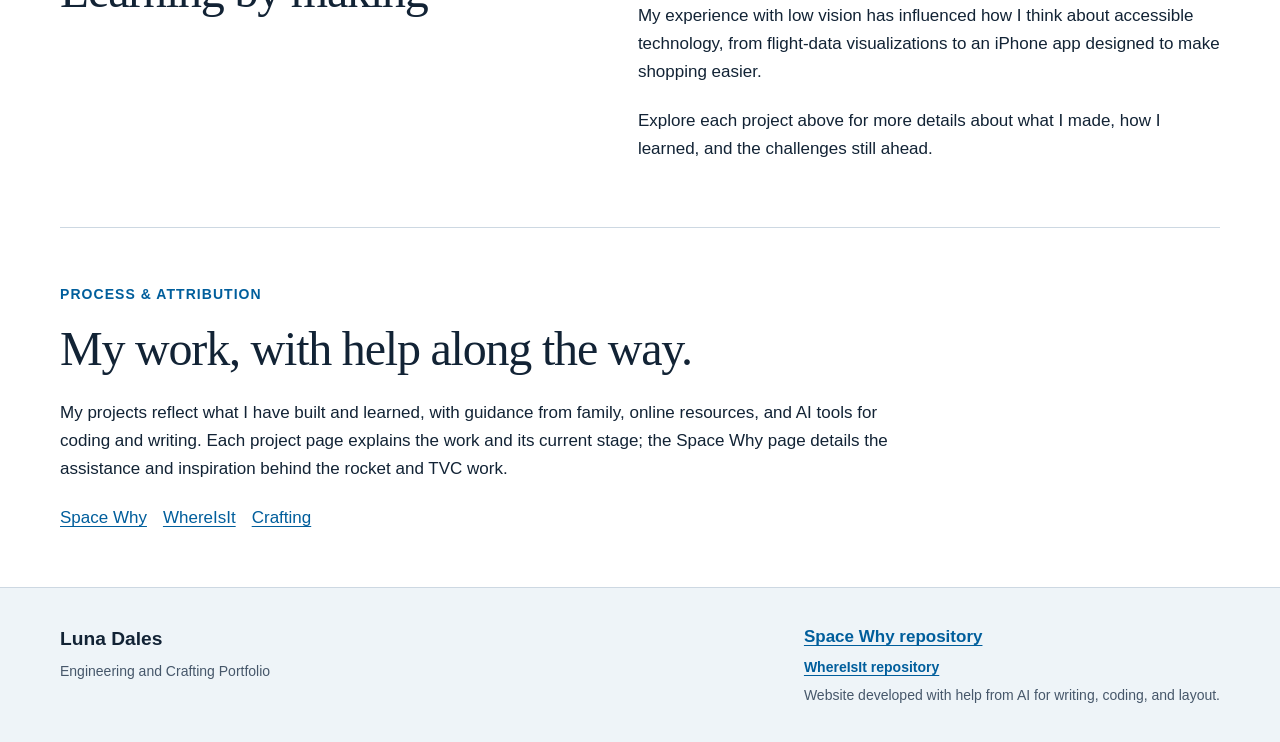
==== commit b7a7488b: "Update section titles and content in index.html" ====
--- a/docs/index.html
+++ b/docs/index.html
@@ -115,8 +115,8 @@
 
 
 
-<section class="wrap section split"><div><p class="eyebrow">The common thread</p><h2>Learning by making, testing, and teaching</h2></div>
-<div class="prose"><p>Building a flight computer, creating a grocery-finding app, and making things by hand ask different questions—but all three involve trying an idea, finding what doesn't work, and improving it.</p>
+<section class="wrap section split"><div><p class="eyebrow">The common thread</p><h2>Learning by making</h2></div>
+<div class="prose"><p>Building a flight computer, creating a grocery-finding app, and making things by hand, while different, all feed my love of building.</p>
 <p>My experience with low vision has influenced how I think about accessible technology, from flight-data visualizations to an iPhone app designed to make shopping easier.</p>
 <p>Explore each project above for more details about what I made, how I learned, and the challenges still ahead.</p></div></section><section class="wrap next"><p class="eyebrow">Process &amp; attribution</p><h2>My work, with help along the way.</h2>
 <p>My projects reflect what I have built and learned, with guidance from family, online resources, and AI tools for coding and writing. Each project page explains the work and its current stage; the Space Why page details the assistance and inspiration behind the rocket and TVC work.</p>
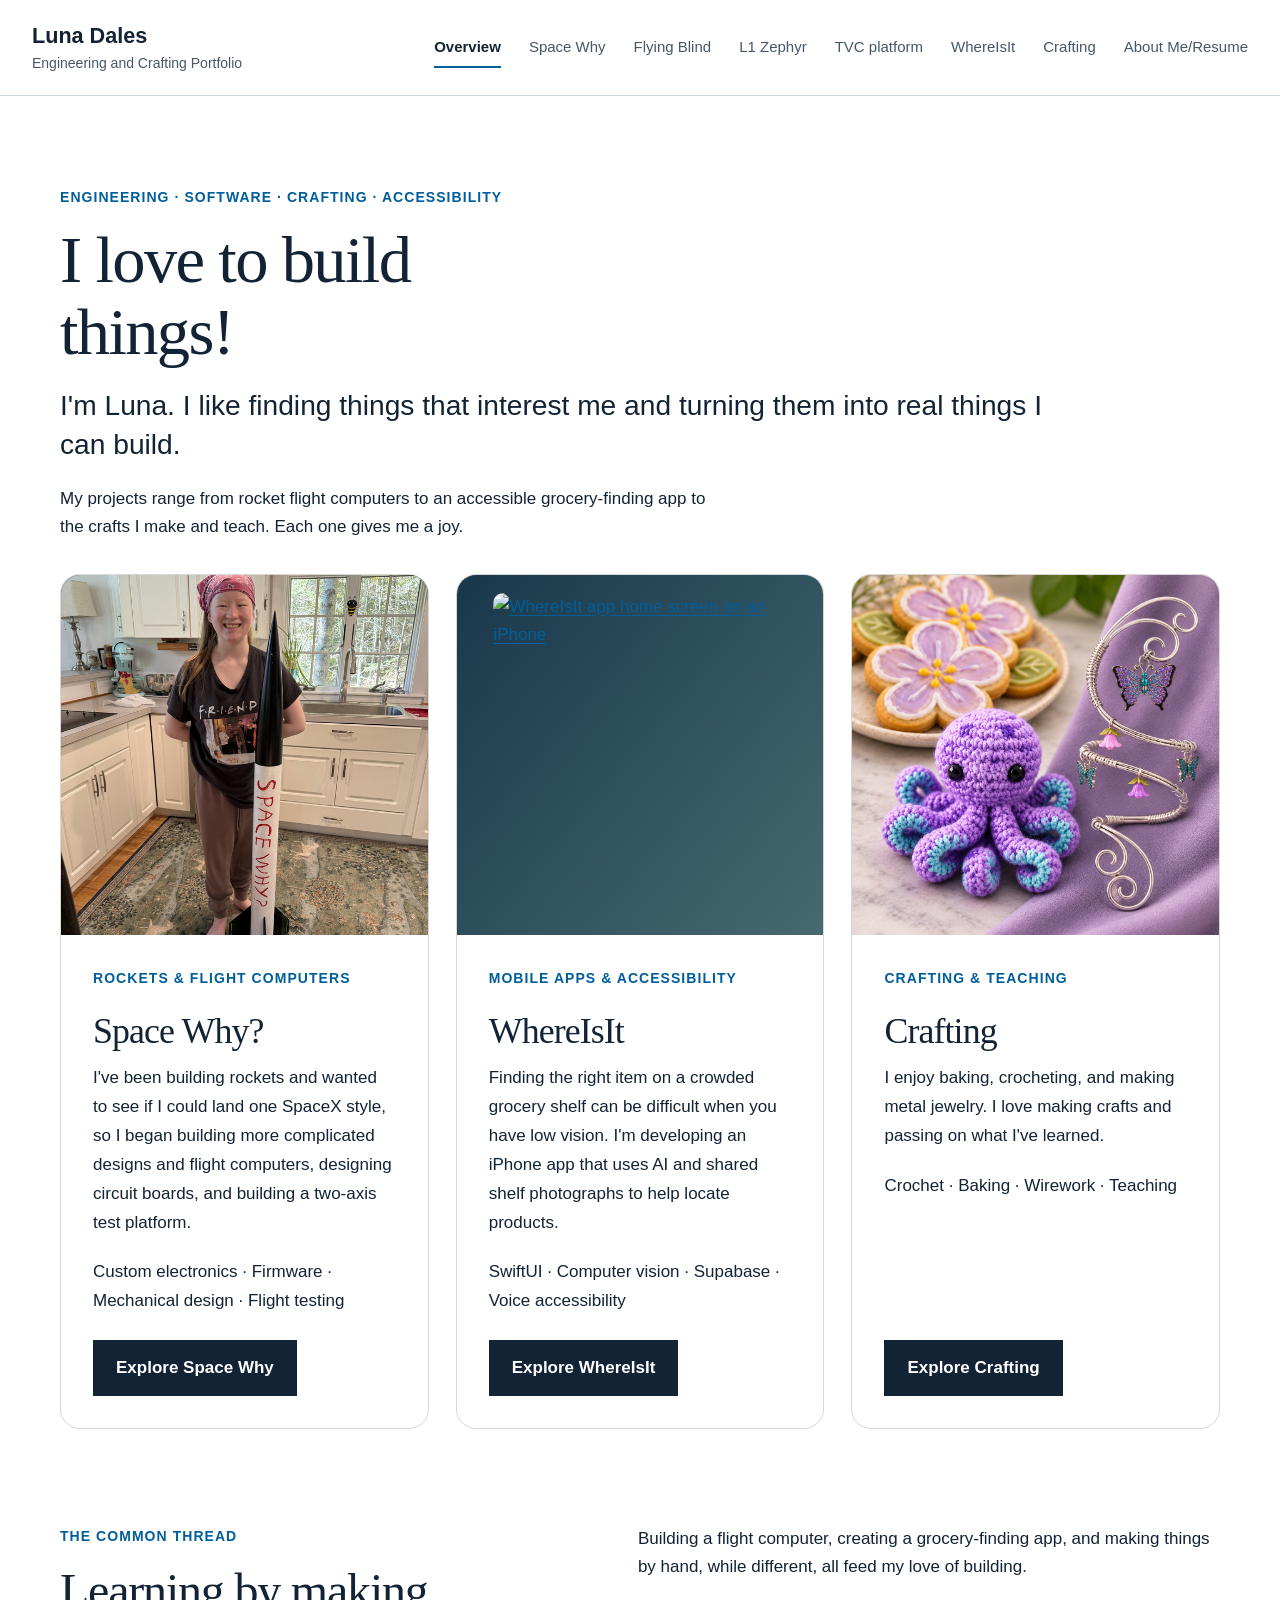
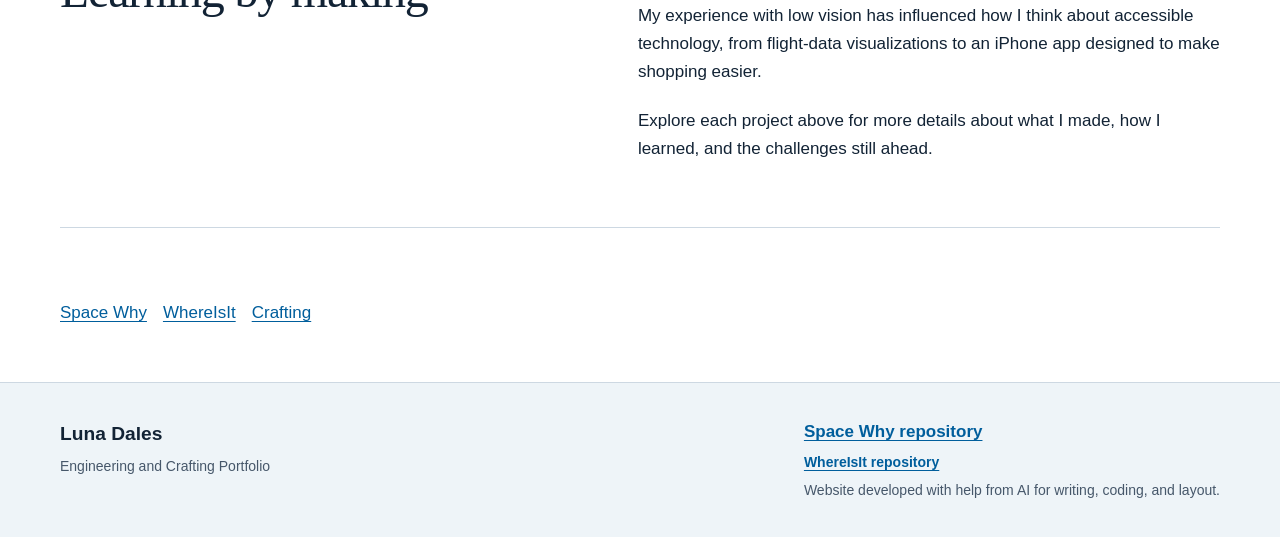
==== commit 280bde2f: "Update project details and AI assistance note Removed a paragraph about exploring projects and added" ====
--- a/docs/index.html
+++ b/docs/index.html
@@ -118,8 +118,7 @@
 <section class="wrap section split"><div><p class="eyebrow">The common thread</p><h2>Learning by making</h2></div>
 <div class="prose"><p>Building a flight computer, creating a grocery-finding app, and making things by hand, while different, all feed my love of building.</p>
 <p>My experience with low vision has influenced how I think about accessible technology, from flight-data visualizations to an iPhone app designed to make shopping easier.</p>
-<p>Explore each project above for more details about what I made, how I learned, and the challenges still ahead.</p></div></section><section class="wrap next"><p class="eyebrow">Process &amp; attribution</p><h2>My work, with help along the way.</h2>
-<p>My projects reflect what I have built and learned, with guidance from family, online resources, and AI tools for coding and writing. Each project page explains the work and its current stage; the Space Why page details the assistance and inspiration behind the rocket and TVC work.</p>
+<p>Explore each project above for more details about what I made, how I learned, and the challenges still ahead.</p></div></section><section class="wrap next">
 <div class="portfolio-link-row"><a href="space-why.html">Space Why</a><a href="whereisit.html">WhereIsIt</a><a href="crafting.html">Crafting</a></div></section></main>
 <footer><div><strong>Luna Dales</strong><p>Engineering and Crafting Portfolio</p></div><div><a href="https://github.com/luna-dales/space-why">Space Why repository</a><p><a href="https://github.com/luna-dales/where-is-it">WhereIsIt repository</a></p><p>Website developed with help from AI for writing, coding, and layout.</p></div></footer>
 </body>
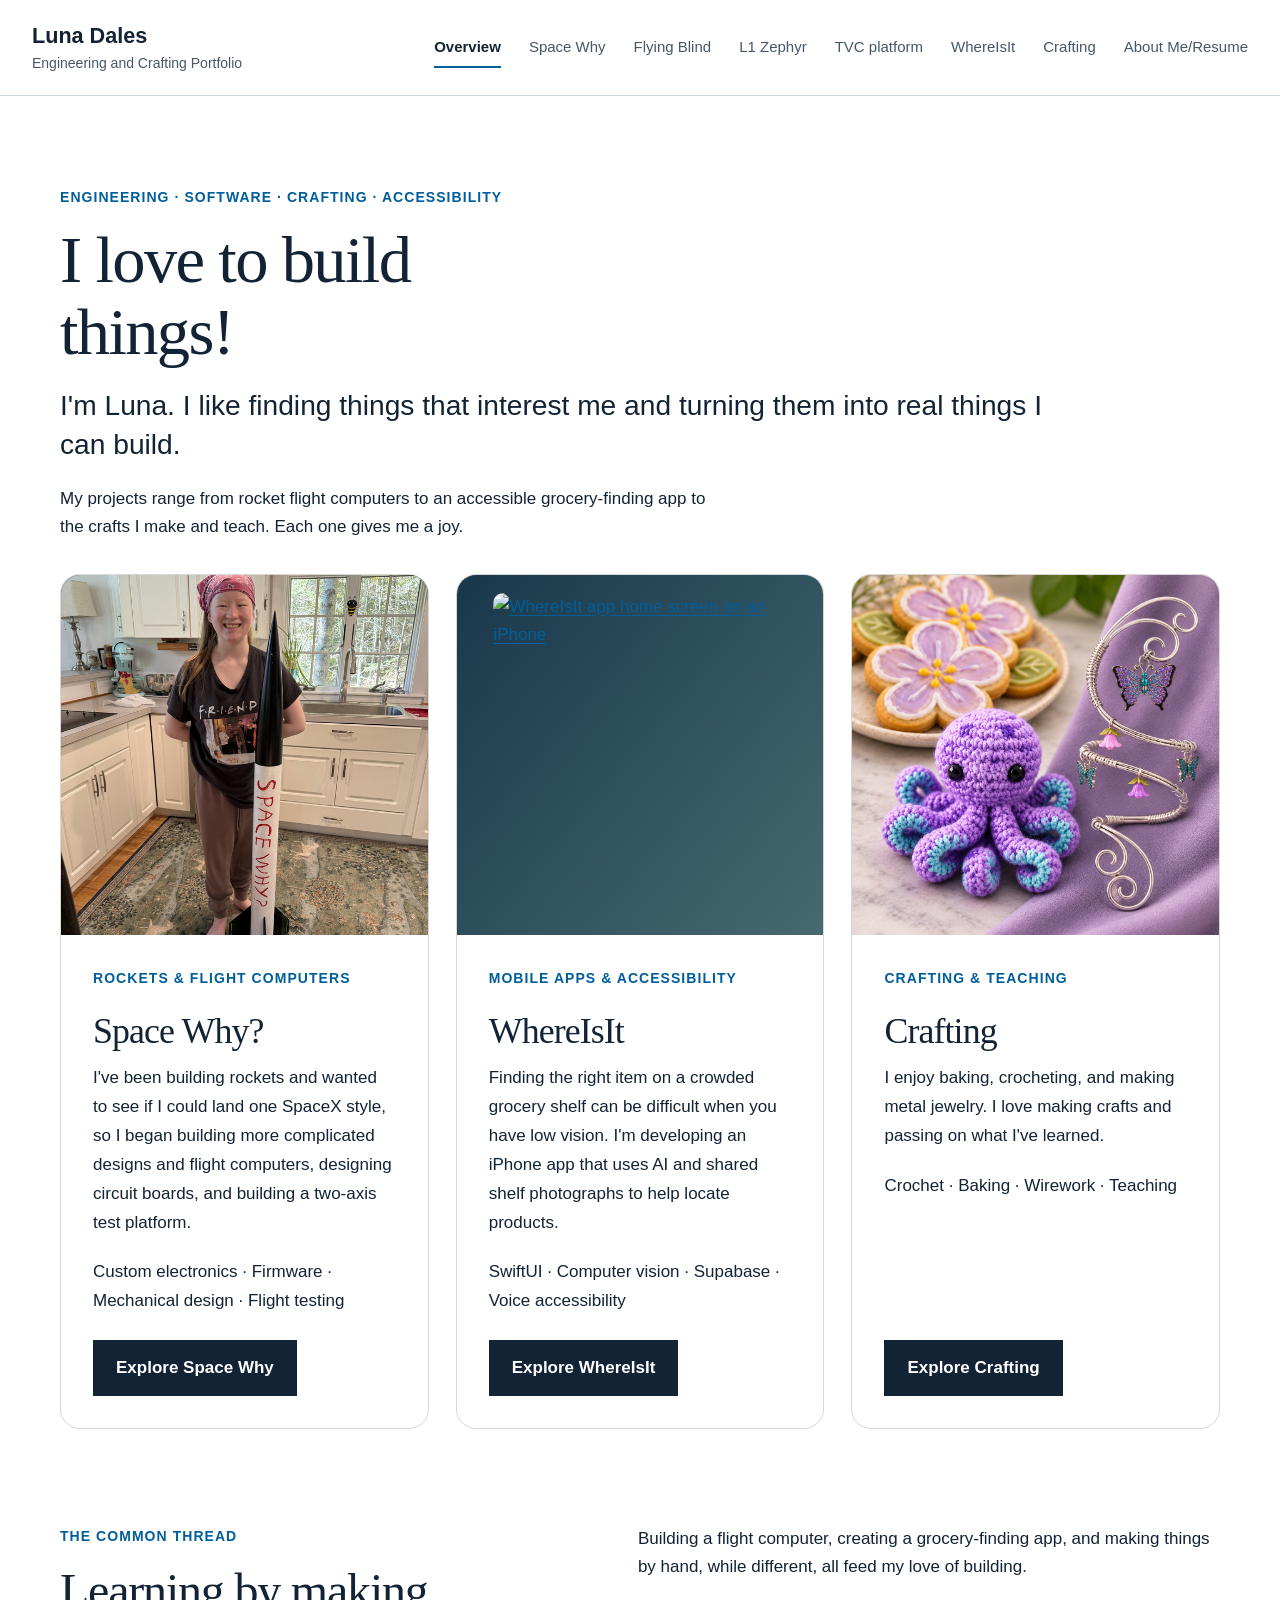
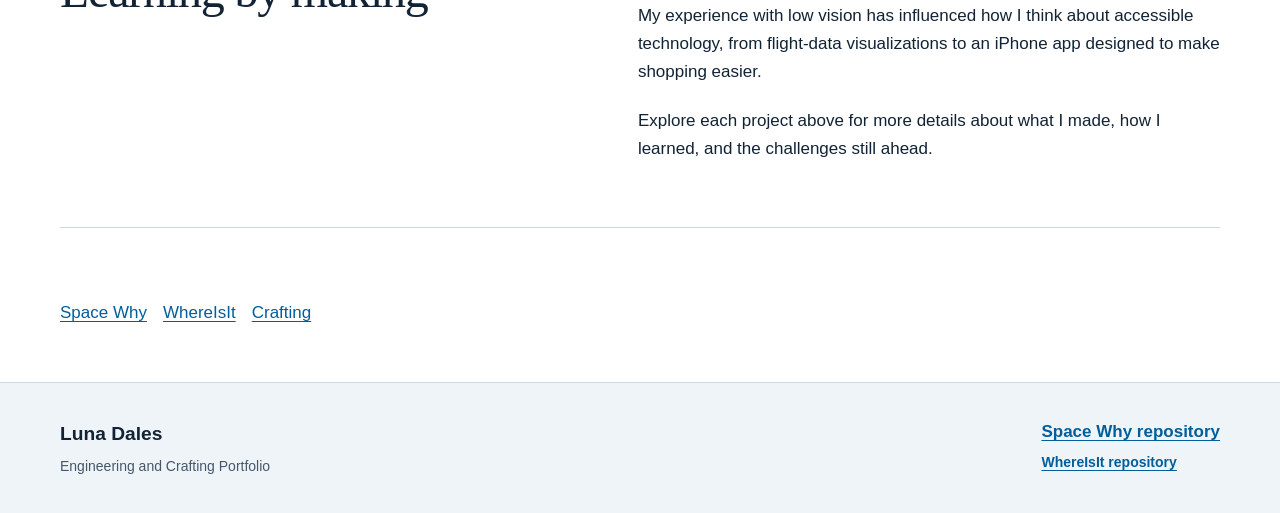
==== commit 29f0fea9: "Fix footer duplication in index.html" ====
--- a/docs/index.html
+++ b/docs/index.html
@@ -120,6 +120,6 @@
 <p>My experience with low vision has influenced how I think about accessible technology, from flight-data visualizations to an iPhone app designed to make shopping easier.</p>
 <p>Explore each project above for more details about what I made, how I learned, and the challenges still ahead.</p></div></section><section class="wrap next">
 <div class="portfolio-link-row"><a href="space-why.html">Space Why</a><a href="whereisit.html">WhereIsIt</a><a href="crafting.html">Crafting</a></div></section></main>
-<footer><div><strong>Luna Dales</strong><p>Engineering and Crafting Portfolio</p></div><div><a href="https://github.com/luna-dales/space-why">Space Why repository</a><p><a href="https://github.com/luna-dales/where-is-it">WhereIsIt repository</a></p><p>Website developed with help from AI for writing, coding, and layout.</p></div></footer>
+<footer><div><strong>Luna Dales</strong><p>Engineering and Crafting Portfolio</p></div><div><a href="https://github.com/luna-dales/space-why">Space Why repository</a><p><a href="https://github.com/luna-dales/where-is-it">WhereIsIt repository</a></p></div></footer>
 </body>
 </html>
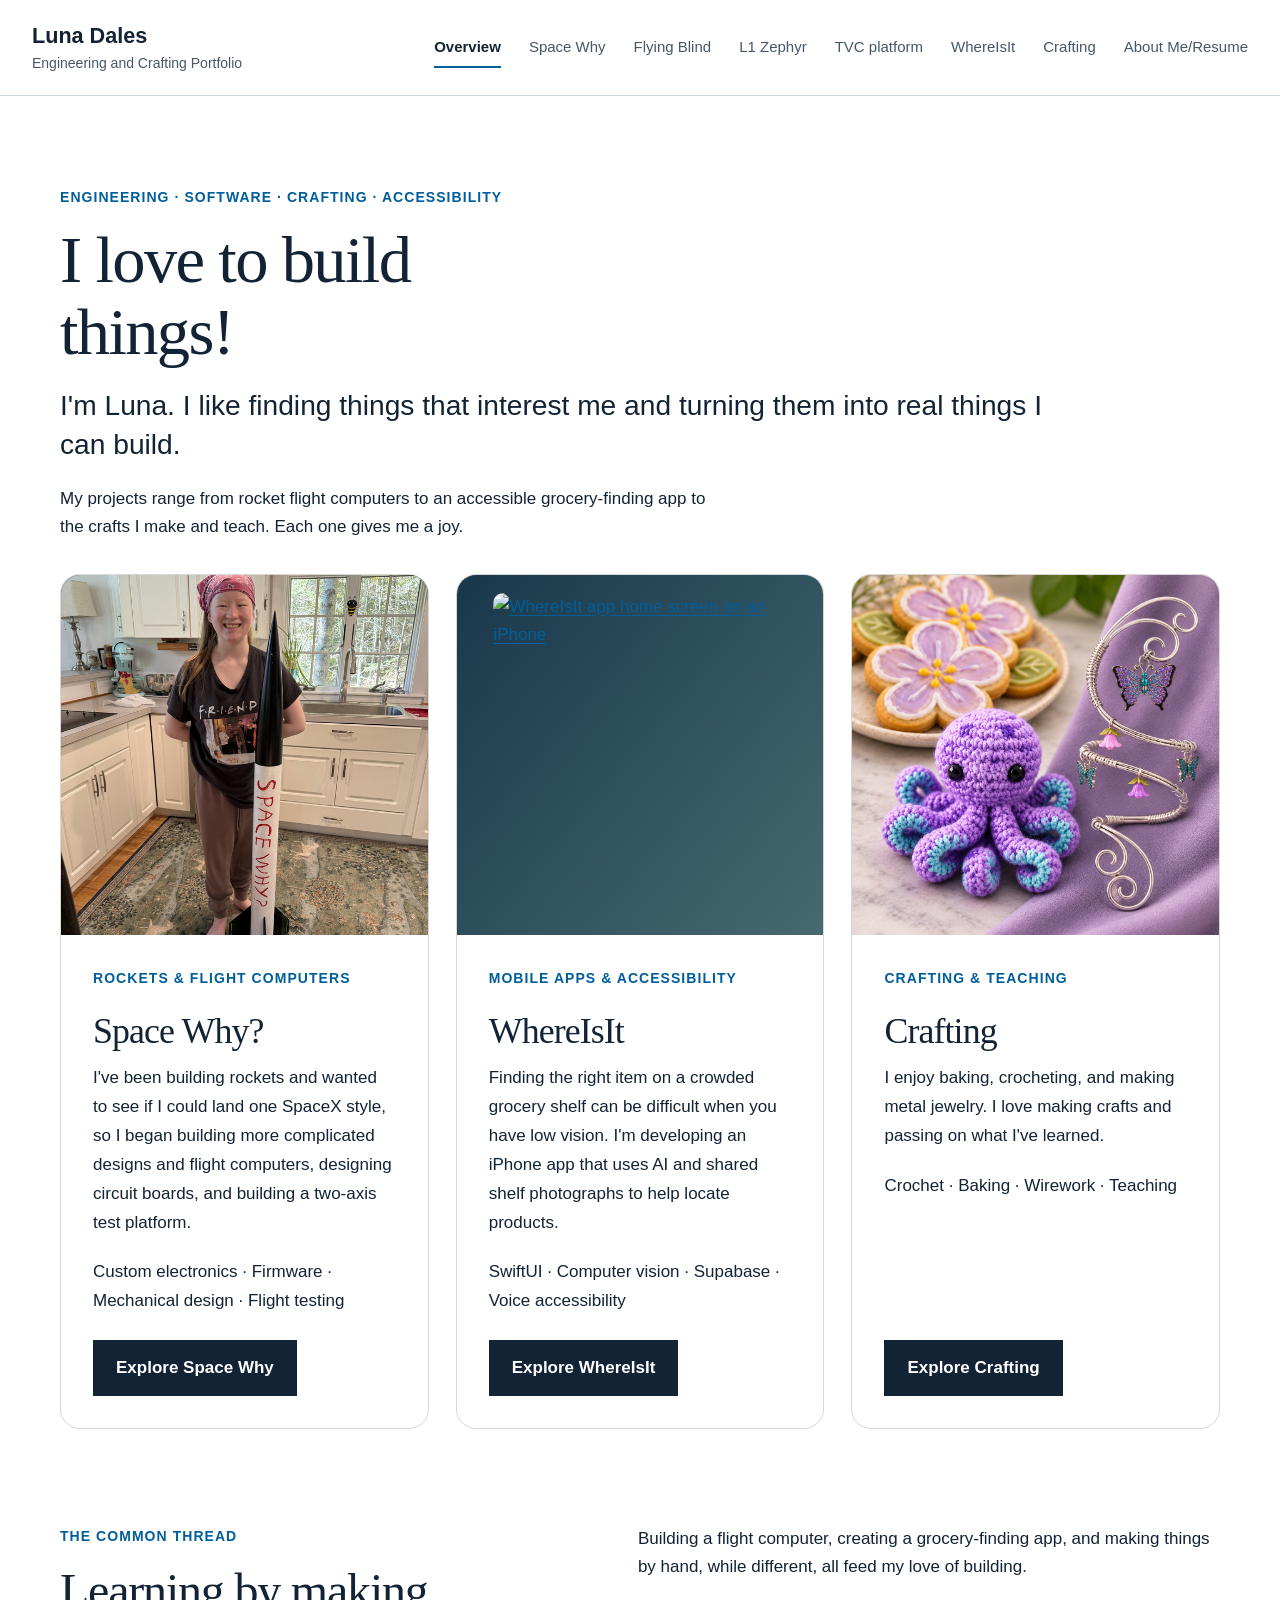
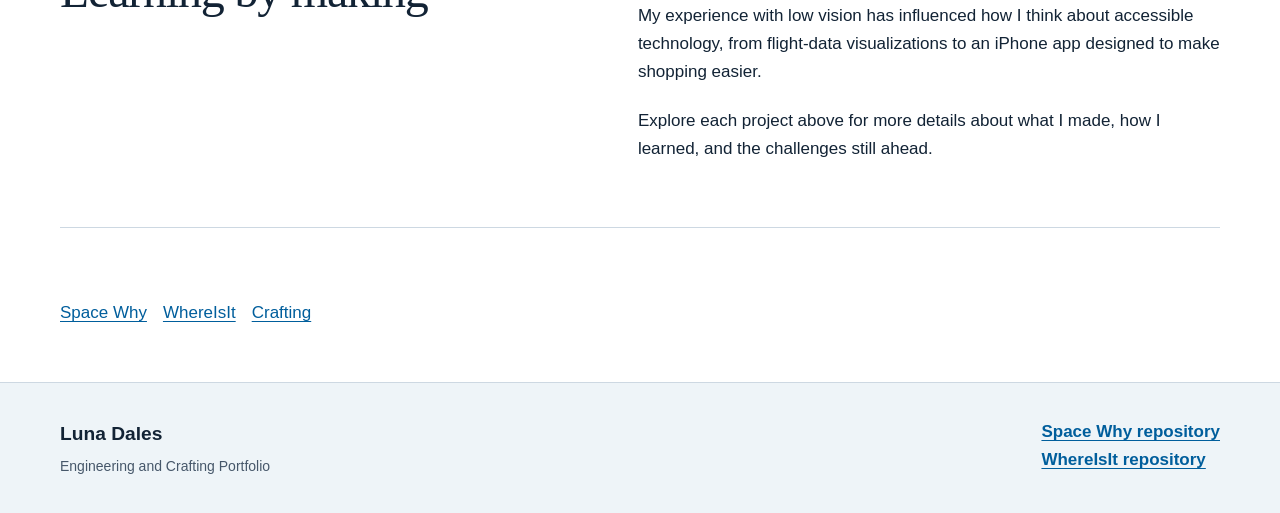
==== commit 029fcd73: "Modify footer for improved repository link layout Updated footer to include line break between repos" ====
--- a/docs/index.html
+++ b/docs/index.html
@@ -120,6 +120,6 @@
 <p>My experience with low vision has influenced how I think about accessible technology, from flight-data visualizations to an iPhone app designed to make shopping easier.</p>
 <p>Explore each project above for more details about what I made, how I learned, and the challenges still ahead.</p></div></section><section class="wrap next">
 <div class="portfolio-link-row"><a href="space-why.html">Space Why</a><a href="whereisit.html">WhereIsIt</a><a href="crafting.html">Crafting</a></div></section></main>
-<footer><div><strong>Luna Dales</strong><p>Engineering and Crafting Portfolio</p></div><div><a href="https://github.com/luna-dales/space-why">Space Why repository</a><p><a href="https://github.com/luna-dales/where-is-it">WhereIsIt repository</a></p></div></footer>
+<footer><div><strong>Luna Dales</strong><p>Engineering and Crafting Portfolio</p></div><div><a href="https://github.com/luna-dales/space-why">Space Why repository</a><br /><a href="https://github.com/luna-dales/where-is-it">WhereIsIt repository</a></div></footer>
 </body>
 </html>
